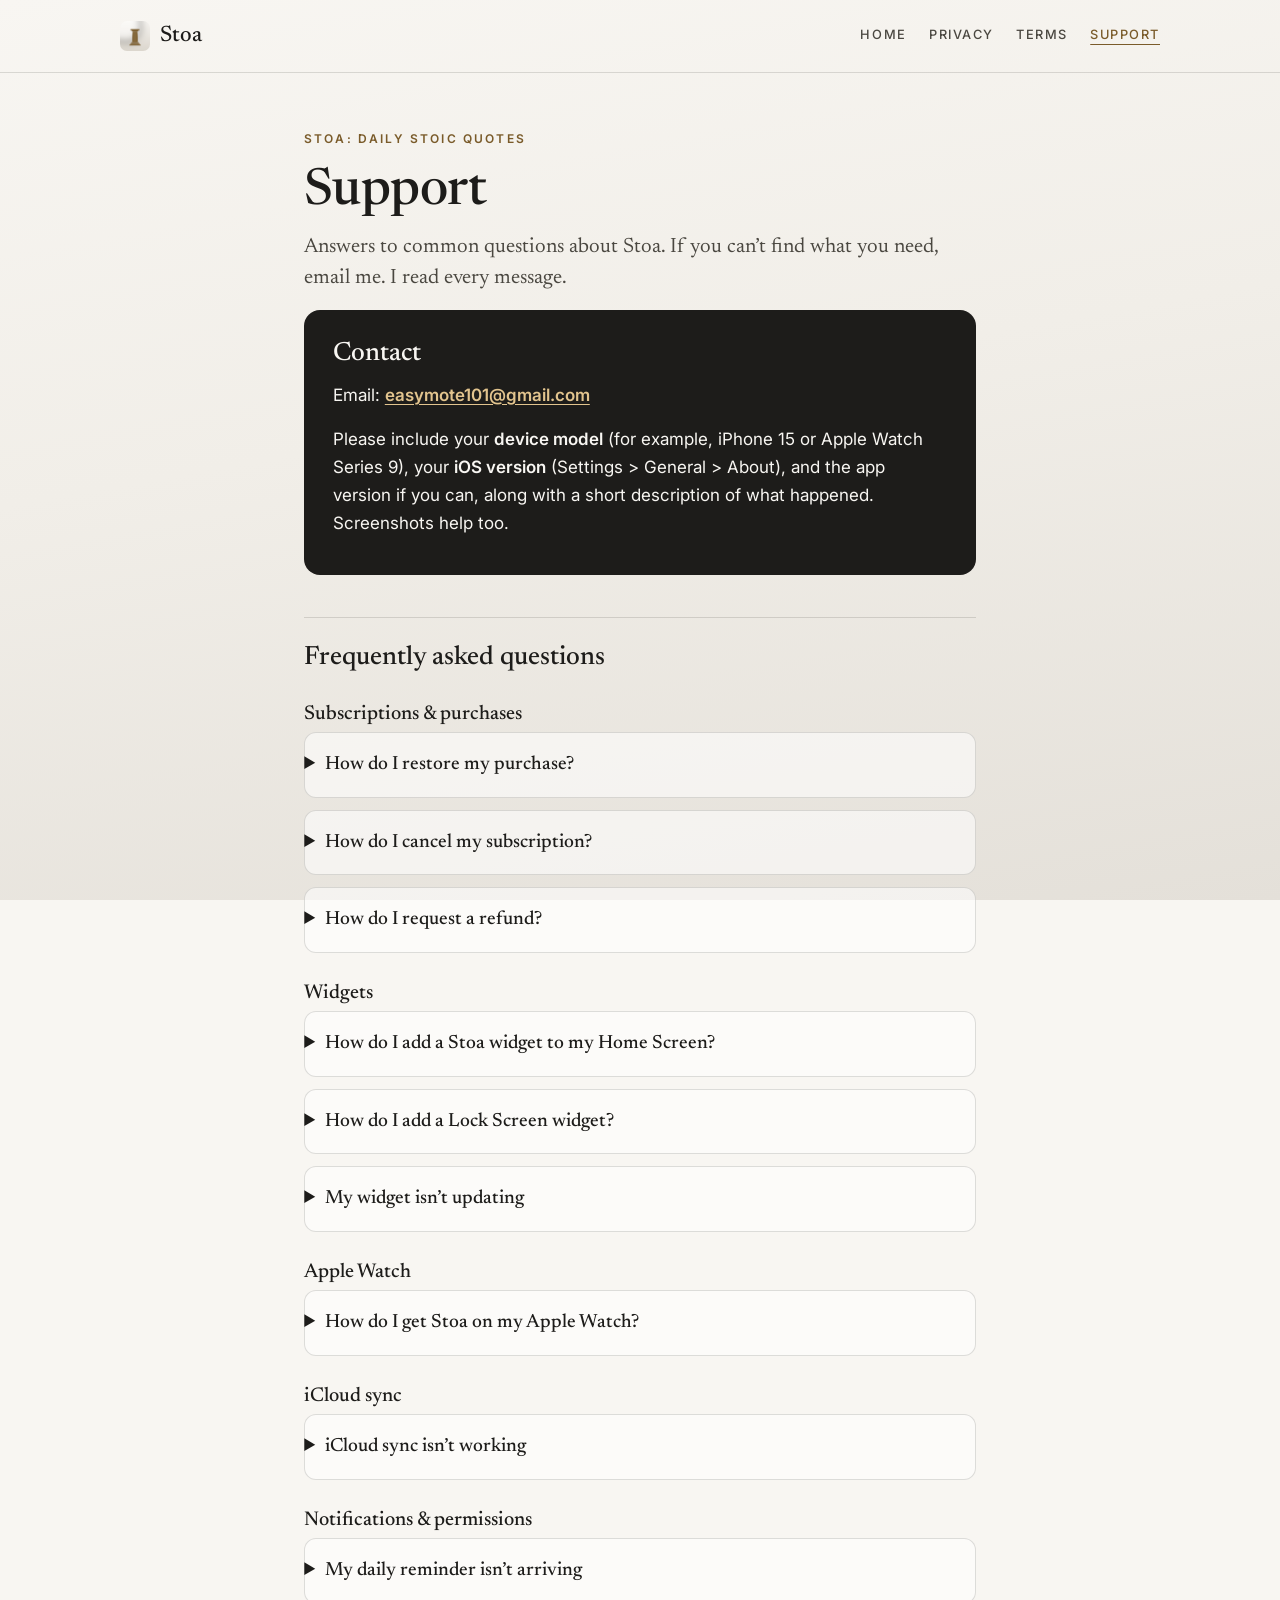
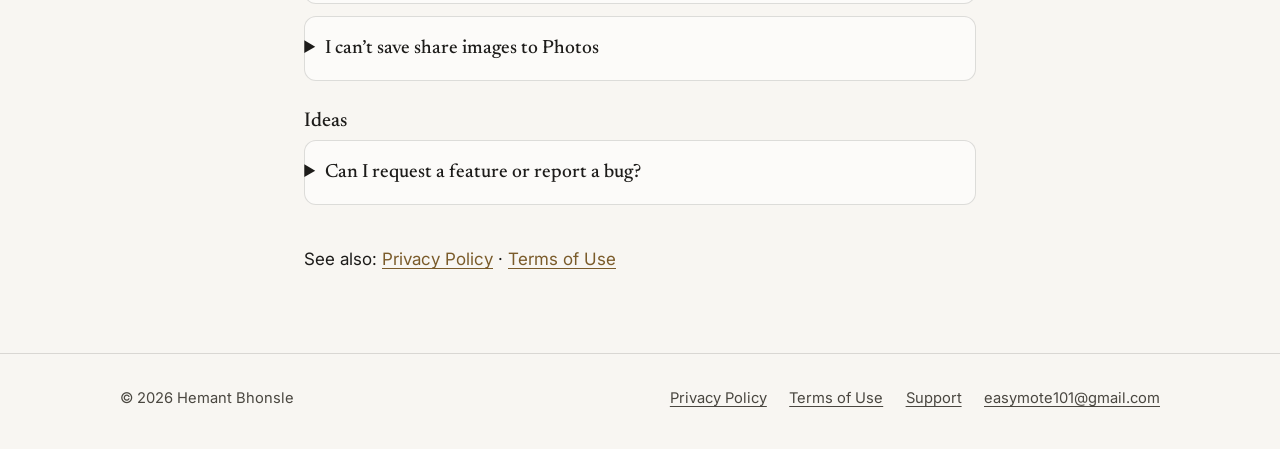
==== stoa/support/index.html @ 62606354 "Stoa website: landing, privacy, terms, support" ====
<!DOCTYPE html>
<html lang="en">
<head>
  <meta charset="utf-8">
  <meta name="viewport" content="width=device-width, initial-scale=1">
  <title>Support · Stoa: Daily Stoic Quotes</title>
  <meta name="description" content="Help and FAQ for Stoa: Daily Stoic Quotes: restoring purchases, cancelling, widgets, Apple Watch, iCloud sync, reminders, and contact.">
  <link rel="canonical" href="https://hbhonsle1.github.io/stoa/support/">
  <meta name="theme-color" content="#F8F6F2">
  <meta property="og:type" content="website">
  <meta property="og:site_name" content="Stoa: Daily Stoic Quotes">
  <meta property="og:title" content="Support · Stoa: Daily Stoic Quotes">
  <meta property="og:description" content="Help and FAQ for Stoa: Daily Stoic Quotes: restoring purchases, cancelling, widgets, Apple Watch, iCloud sync, reminders, and contact.">
  <meta property="og:url" content="https://hbhonsle1.github.io/stoa/support/">
  <meta property="og:image" content="https://hbhonsle1.github.io/stoa/assets/icon-512.png">
  <meta property="og:image:width" content="512">
  <meta property="og:image:height" content="512">
  <meta property="og:image:alt" content="Stoa app icon: a bronze Greek column on ivory marble">
  <meta name="twitter:card" content="summary">
  <link rel="icon" href="../assets/favicon.svg" type="image/svg+xml">
  <link rel="apple-touch-icon" href="../assets/apple-touch-icon.png">
  <link rel="preload" href="../assets/fonts/newsreader.woff2" as="font" type="font/woff2" crossorigin>
  <link rel="stylesheet" href="../assets/style.css">
</head>
<body>
  <a class="skip-link" href="#main">Skip to content</a>
  <header class="site-header">
    <div class="wrap">
      <a class="brand" href="../"><img src="../assets/img/app-icon.png" alt="" width="30" height="30">Stoa</a>
      <nav class="site-nav" aria-label="Main">
        <ul>
          <li><a href="../">Home</a></li>
          <li><a href="../privacy/">Privacy</a></li>
          <li><a href="../terms/">Terms</a></li>
          <li><a href="../support/" aria-current="page">Support</a></li>
        </ul>
      </nav>
    </div>
  </header>
  <main id="main">
    <article class="doc faq">
      <div class="wrap narrow">
        <p class="eyebrow">Stoa: Daily Stoic Quotes</p>
        <h1>Support</h1>
        <p class="lede">Answers to common questions about Stoa. If you can’t find what you need, email me. I read every message.</p>

        <section class="contact-card" aria-labelledby="contact-title">
          <h2 id="contact-title">Contact</h2>
          <p>Email: <a href="mailto:easymote101@gmail.com?subject=Stoa%20Support">easymote101@gmail.com</a></p>
          <p>Please include your <strong>device model</strong> (for example, iPhone 15 or Apple Watch Series 9), your <strong>iOS version</strong> (Settings &gt; General &gt; About), and the app version if you can, along with a short description of what happened. Screenshots help too.</p>
        </section>

        <h2>Frequently asked questions</h2>

        <h3>Subscriptions &amp; purchases</h3>
        <details>
          <summary>How do I restore my purchase?</summary>
          <p>Make sure you are signed in with the same Apple Account you used to subscribe. Open Stoa, go to the Stoa Premium screen and tap <strong>Restore Purchases</strong>. If it doesn’t appear, check your subscription status in iOS Settings &gt; [your name] Apple Account &gt; Subscriptions.</p>
        </details>
        <details>
          <summary>How do I cancel my subscription?</summary>
          <p>Subscriptions are managed by Apple. On your iPhone, go to <strong>Settings &gt; [your name] Apple Account &gt; Subscriptions</strong>, choose Stoa and tap <strong>Cancel Subscription</strong>. Cancel at least 24 hours before the end of the current period (or before your free trial ends) to avoid being charged for the next one. You keep Premium until the end of the period you’ve paid for. Deleting the app does not cancel a subscription.</p>
        </details>
        <details>
          <summary>How do I request a refund?</summary>
          <p>All payments are processed by Apple, so refunds are handled by Apple. Go to <a href="https://reportaproblem.apple.com">reportaproblem.apple.com</a>, sign in with your Apple Account, choose “Request a refund” and select your Stoa purchase. I can’t issue refunds directly, but I’m glad to help if something isn’t working.</p>
        </details>

        <h3>Widgets</h3>
        <details>
          <summary>How do I add a Stoa widget to my Home Screen?</summary>
          <ol>
            <li>Touch and hold an empty area of your Home Screen until the apps jiggle.</li>
            <li>Tap <strong>Edit</strong> (or the <strong>+</strong> button) in the top corner, then <strong>Add Widget</strong>.</li>
            <li>Search for <strong>Stoa</strong>, pick a size and tap <strong>Add Widget</strong>.</li>
            <li>Tap <strong>Done</strong>. To change what a widget shows, touch and hold it and choose <strong>Edit Widget</strong>.</li>
          </ol>
        </details>
        <details>
          <summary>How do I add a Lock Screen widget?</summary>
          <ol>
            <li>Unlock your iPhone with Face ID or Touch ID, then touch and hold the Lock Screen.</li>
            <li>Tap <strong>Customize</strong>, then choose the Lock Screen.</li>
            <li>Tap the widget area below the time (or the date above it), then choose <strong>Stoa</strong> from the list.</li>
            <li>Tap <strong>Done</strong>.</li>
          </ol>
        </details>
        <details>
          <summary>My widget isn’t updating</summary>
          <p>iOS decides exactly when widgets refresh, so updates may not happen at the same minute every day. If a widget seems stuck:</p>
          <ul>
            <li>Open the Stoa app once. This usually refreshes widgets right away.</li>
            <li>Turn off Low Power Mode, which can delay widget updates.</li>
            <li>Remove the widget and add it again.</li>
            <li>Restart your iPhone, and make sure you have the latest version of Stoa from the App Store.</li>
          </ul>
        </details>

        <h3>Apple Watch</h3>
        <details>
          <summary>How do I get Stoa on my Apple Watch?</summary>
          <p>Open the <strong>Watch</strong> app on your iPhone, go to <strong>My Watch</strong>, scroll to <strong>Available Apps</strong> and tap <strong>Install</strong> next to Stoa. You can also open the App Store on your Apple Watch and search for Stoa. If the watch app doesn’t show your latest content, open Stoa on your iPhone with your watch nearby, then open it on your watch.</p>
        </details>

        <h3>iCloud sync</h3>
        <details>
          <summary>iCloud sync isn’t working</summary>
          <p>Stoa syncs favorites, journal entries and settings through your own private iCloud. If changes aren’t showing up on another device:</p>
          <ul>
            <li>Make sure iCloud sync is turned on in Stoa on <strong>each</strong> device.</li>
            <li>Check that every device is signed in to the <strong>same Apple Account</strong>, with iCloud Drive turned on (Settings &gt; [your name] Apple Account &gt; iCloud).</li>
            <li>Check that you have free iCloud storage and a working internet connection.</li>
            <li>Leave Stoa open for a minute on both devices. Syncing can take a little time, especially after a fresh install.</li>
          </ul>
          <p>The developer can’t see or recover data in your iCloud. Everything stays in your private account.</p>
        </details>

        <h3>Notifications &amp; permissions</h3>
        <details>
          <summary>My daily reminder isn’t arriving</summary>
          <ul>
            <li>Make sure the daily reminder is turned on in Stoa’s settings and set to the time you want.</li>
            <li>Check that notifications are allowed: iOS <strong>Settings &gt; Notifications &gt; Stoa</strong> and turn on <strong>Allow Notifications</strong>. If you declined the permission earlier, this is where to turn it back on.</li>
            <li>Check whether a Focus (such as Do Not Disturb or Sleep) is silencing notifications at that time, and whether Scheduled Summary is holding them.</li>
          </ul>
          <p>Reminders are scheduled locally on your iPhone. They don’t depend on a server.</p>
        </details>
        <details>
          <summary>I can’t save share images to Photos</summary>
          <p>Stoa needs “Add Photos Only” permission to save a share image to your library. It can’t see your existing photos. If you declined the permission earlier, go to iOS <strong>Settings &gt; Privacy &amp; Security &gt; Photos &gt; Stoa</strong> and choose <strong>Add Photos Only</strong>, then try saving again.</p>
        </details>

        <h3>Ideas</h3>
        <details>
          <summary>Can I request a feature or report a bug?</summary>
          <p>Yes, please! Email <a href="mailto:easymote101@gmail.com?subject=Stoa%20Support">easymote101@gmail.com</a> with your idea or the problem you’re seeing. Stoa is made by one independent developer, and feedback directly shapes what comes next.</p>
        </details>

        <p style="margin-top:2.5rem">See also: <a href="../privacy/">Privacy Policy</a> · <a href="../terms/">Terms of Use</a></p>
      </div>
    </article>
  </main>
  <footer class="site-footer">
    <div class="wrap">
      <p>&copy; 2026 Hemant Bhonsle</p>
      <nav aria-label="Footer">
        <ul>
          <li><a href="../privacy/">Privacy Policy</a></li>
          <li><a href="../terms/">Terms of Use</a></li>
          <li><a href="../support/">Support</a></li>
          <li><a href="mailto:easymote101@gmail.com">easymote101@gmail.com</a></li>
        </ul>
      </nav>
    </div>
  </footer>
</body>
</html>
---- stoa/assets/style.css ----
/* Stoa — site styles. Fonts are self-hosted (SIL Open Font License, see assets/fonts). */
@font-face {
  font-family: "Newsreader";
  src: url("fonts/newsreader.woff2") format("woff2");
  font-weight: 200 800;
  font-style: normal;
  font-display: swap;
}
@font-face {
  font-family: "Newsreader";
  src: url("fonts/newsreader-italic.woff2") format("woff2");
  font-weight: 200 800;
  font-style: italic;
  font-display: swap;
}
@font-face {
  font-family: "Inter";
  src: url("fonts/inter.woff2") format("woff2");
  font-weight: 100 900;
  font-style: normal;
  font-display: swap;
}

:root {
  --ivory: #F8F6F2;
  --stone: #E4E0D9;
  --ink: #1D1C1A;
  --ink-soft: #4A4740;
  --bronze: #7A5B2A;
  --bronze-dark: #5E4520;
  --rule: rgba(29, 28, 26, 0.14);
  --card: rgba(255, 255, 255, 0.55);
  --serif: "Newsreader", "Iowan Old Style", "Palatino Linotype", Georgia, serif;
  --sans: "Inter", -apple-system, BlinkMacSystemFont, "Segoe UI", Roboto, Helvetica, Arial, sans-serif;
  --measure: 42rem;
  --wide: 68rem;
}

*, *::before, *::after { box-sizing: border-box; }

html { -webkit-text-size-adjust: 100%; text-size-adjust: 100%; }

body {
  margin: 0;
  min-height: 100vh;
  display: flex;
  flex-direction: column;
  color: var(--ink);
  background-color: var(--ivory);
  background-image: linear-gradient(170deg, var(--ivory) 0%, #F1EEE8 45%, var(--stone) 100%);
  background-attachment: fixed;
  font-family: var(--sans);
  font-size: 1.0625rem;
  line-height: 1.65;
  -webkit-font-smoothing: antialiased;
}

img { max-width: 100%; height: auto; display: block; }

a { color: var(--bronze); text-decoration-thickness: 1px; text-underline-offset: 0.18em; }
a:hover { color: var(--bronze-dark); }
a:focus-visible, .button:focus-visible {
  outline: 2px solid var(--bronze);
  outline-offset: 3px;
  border-radius: 4px;
}

.skip-link {
  position: absolute;
  left: -9999px;
  top: 0.5rem;
  background: var(--ink);
  color: var(--ivory);
  padding: 0.5rem 0.9rem;
  border-radius: 6px;
  z-index: 10;
}
.skip-link:focus { left: 0.75rem; color: var(--ivory); }

.wrap { width: 100%; max-width: var(--wide); margin: 0 auto; padding: 0 1.5rem; }
.wrap.narrow { max-width: calc(var(--measure) + 3rem); }

/* Header */
.site-header { border-bottom: 1px solid var(--rule); }
.site-header .wrap {
  display: flex;
  align-items: center;
  justify-content: space-between;
  gap: 1rem;
  padding-top: 1.1rem;
  padding-bottom: 1.1rem;
  flex-wrap: wrap;
}
.brand {
  display: inline-flex;
  align-items: center;
  gap: 0.6rem;
  color: var(--ink);
  text-decoration: none;
  font-family: var(--serif);
  font-size: 1.4rem;
  font-weight: 500;
  letter-spacing: 0.01em;
}
.brand img { width: 30px; height: 30px; border-radius: 7px; }
.brand:hover { color: var(--ink); }
.site-nav ul { list-style: none; margin: 0; padding: 0; display: flex; gap: 1.4rem; flex-wrap: wrap; }
.site-nav a {
  color: var(--ink-soft);
  text-decoration: none;
  font-size: 0.8rem;
  font-weight: 500;
  letter-spacing: 0.12em;
  text-transform: uppercase;
}
.site-nav a:hover, .site-nav a[aria-current="page"] { color: var(--bronze); }
.site-nav a[aria-current="page"] { text-decoration: underline; text-underline-offset: 0.4em; }

main { flex: 1; }

/* Typography */
h1, h2, h3 { font-family: var(--serif); font-weight: 500; line-height: 1.15; color: var(--ink); }
h1 { font-size: clamp(2.3rem, 5vw, 3.2rem); margin: 0 0 0.6rem; letter-spacing: -0.01em; }
h2 { font-size: 1.65rem; margin: 2.6rem 0 0.7rem; }
h3 { font-size: 1.25rem; margin: 1.8rem 0 0.4rem; }
p, ul, ol { margin: 0 0 1rem; }
li { margin-bottom: 0.35rem; }
strong { font-weight: 600; }

.eyebrow {
  font-family: var(--sans);
  font-size: 0.75rem;
  font-weight: 600;
  letter-spacing: 0.18em;
  text-transform: uppercase;
  color: var(--bronze);
  margin: 0 0 0.9rem;
}

/* Document pages */
.doc { padding: 3.5rem 0 4rem; }
.doc .meta { color: var(--ink-soft); font-size: 0.95rem; margin-bottom: 2rem; }
.doc .lede { font-family: var(--serif); font-size: 1.3rem; line-height: 1.5; color: var(--ink-soft); }
.doc h2 { padding-top: 1.6rem; border-top: 1px solid var(--rule); }
.doc table { width: 100%; border-collapse: collapse; margin: 0 0 1.2rem; font-size: 0.97rem; }
.doc th, .doc td { text-align: left; vertical-align: top; padding: 0.6rem 0.7rem; border-bottom: 1px solid var(--rule); }
.doc th { font-weight: 600; background: rgba(122, 91, 42, 0.07); }
.toc {
  background: var(--card);
  border: 1px solid var(--rule);
  border-radius: 12px;
  padding: 1.1rem 1.4rem;
  margin: 0 0 2rem;
}
.toc p { margin: 0 0 0.4rem; font-weight: 600; font-size: 0.9rem; }
.toc ol { margin: 0; padding-left: 1.2rem; columns: 2 14rem; column-gap: 2rem; font-size: 0.95rem; }
.callout {
  background: var(--card);
  border-left: 3px solid var(--bronze);
  border-radius: 0 10px 10px 0;
  padding: 1rem 1.25rem;
  margin: 1.4rem 0;
}
.callout p:last-child { margin-bottom: 0; }

/* FAQ */
.faq details {
  background: var(--card);
  border: 1px solid var(--rule);
  border-radius: 12px;
  margin: 0 0 0.75rem;
  padding: 0 1.25rem;
}
.faq summary {
  cursor: pointer;
  font-family: var(--serif);
  font-size: 1.2rem;
  font-weight: 500;
  padding: 1rem 0;
  list-style-position: outside;
}
.faq details[open] summary { border-bottom: 1px solid var(--rule); margin-bottom: 0.9rem; }
.faq details > *:last-child { margin-bottom: 1.1rem; }
.contact-card {
  background: var(--ink);
  color: var(--ivory);
  border-radius: 16px;
  padding: 1.8rem 1.8rem 1.4rem;
  margin: 1rem 0 2rem;
}
.contact-card h2 { color: var(--ivory); margin-top: 0; border: 0; padding-top: 0; }
.contact-card a { color: #E2C48E; font-weight: 600; }
.contact-card a:hover { color: #F0D9AE; }

/* Buttons */
.button {
  display: inline-flex;
  align-items: center;
  gap: 0.55rem;
  background: var(--ink);
  color: var(--ivory);
  text-decoration: none;
  font-weight: 600;
  font-size: 1rem;
  padding: 0.85rem 1.5rem;
  border-radius: 999px;
  transition: background-color 0.15s ease;
}
.button:hover { background: #33312D; color: var(--ivory); }
.button svg { width: 18px; height: 18px; fill: currentColor; }

/* Landing */
.hero { padding: 4.5rem 0 3rem; text-align: center; }
.hero .app-icon { width: 96px; height: 96px; border-radius: 22px; margin: 0 auto 1.6rem; box-shadow: 0 10px 30px rgba(29, 28, 26, 0.16); }
.hero h1 { font-size: clamp(2.8rem, 7vw, 4.4rem); margin-bottom: 0.4rem; }
.hero .tagline { font-family: var(--serif); font-style: italic; font-size: clamp(1.35rem, 3vw, 1.75rem); color: var(--bronze); margin: 0 0 1.1rem; }
.hero .summary { max-width: 34rem; margin: 0 auto 2rem; color: var(--ink-soft); font-size: 1.12rem; }

.shots { padding: 1rem 0 3.5rem; }
.shots ul {
  list-style: none;
  margin: 0;
  padding: 0;
  display: grid;
  grid-template-columns: repeat(3, minmax(0, 1fr));
  gap: 1.5rem;
}
.shots li { margin: 0; }
.shots figure { margin: 0; }
.shots img { width: 100%; border-radius: 20px; box-shadow: 0 18px 40px rgba(29, 28, 26, 0.16); }
.shots figcaption { text-align: center; color: var(--ink-soft); font-size: 0.92rem; margin-top: 0.8rem; }

.features { padding: 2rem 0 4rem; }
.features h2 { text-align: center; margin-top: 0; }
.features ul {
  list-style: none;
  margin: 2rem 0 0;
  padding: 0;
  display: grid;
  grid-template-columns: repeat(auto-fit, minmax(15rem, 1fr));
  gap: 1.1rem;
}
.features li {
  margin: 0;
  background: var(--card);
  border: 1px solid var(--rule);
  border-radius: 14px;
  padding: 1.25rem 1.35rem;
}
.features h3 { margin: 0 0 0.35rem; font-size: 1.2rem; }
.features p { margin: 0; color: var(--ink-soft); font-size: 0.98rem; }
.pricing-note { text-align: center; color: var(--ink-soft); font-size: 0.95rem; max-width: 40rem; margin: 2.2rem auto 0; }

.quote {
  text-align: center;
  padding: 1rem 0 4.5rem;
}
.quote blockquote { margin: 0 auto; max-width: 38rem; }
.quote blockquote p { font-family: var(--serif); font-size: clamp(1.4rem, 3vw, 1.9rem); line-height: 1.35; margin: 0 0 0.8rem; }
.quote cite { font-style: normal; font-size: 0.78rem; letter-spacing: 0.16em; text-transform: uppercase; color: var(--bronze); font-weight: 600; }

/* Footer */
.site-footer { border-top: 1px solid var(--rule); padding: 2rem 0 2.4rem; font-size: 0.92rem; color: var(--ink-soft); }
.site-footer .wrap { display: flex; justify-content: space-between; align-items: center; gap: 1rem; flex-wrap: wrap; }
.site-footer ul { list-style: none; margin: 0; padding: 0; display: flex; gap: 1.4rem; flex-wrap: wrap; }
.site-footer li { margin: 0; }
.site-footer a { color: var(--ink-soft); }
.site-footer a:hover { color: var(--bronze); }
.site-footer p { margin: 0; }

@media (max-width: 720px) {
  body { font-size: 1rem; }
  .hero { padding: 3rem 0 2rem; }
  .shots ul { grid-template-columns: minmax(0, 1fr); max-width: 22rem; margin: 0 auto; gap: 2.2rem; }
  .doc { padding: 2.5rem 0 3rem; }
  .site-header .wrap { justify-content: center; }
  .site-footer .wrap { flex-direction: column; text-align: center; }
  .site-footer ul { justify-content: center; }
}

@media (prefers-reduced-motion: reduce) {
  * { transition: none !important; }
}
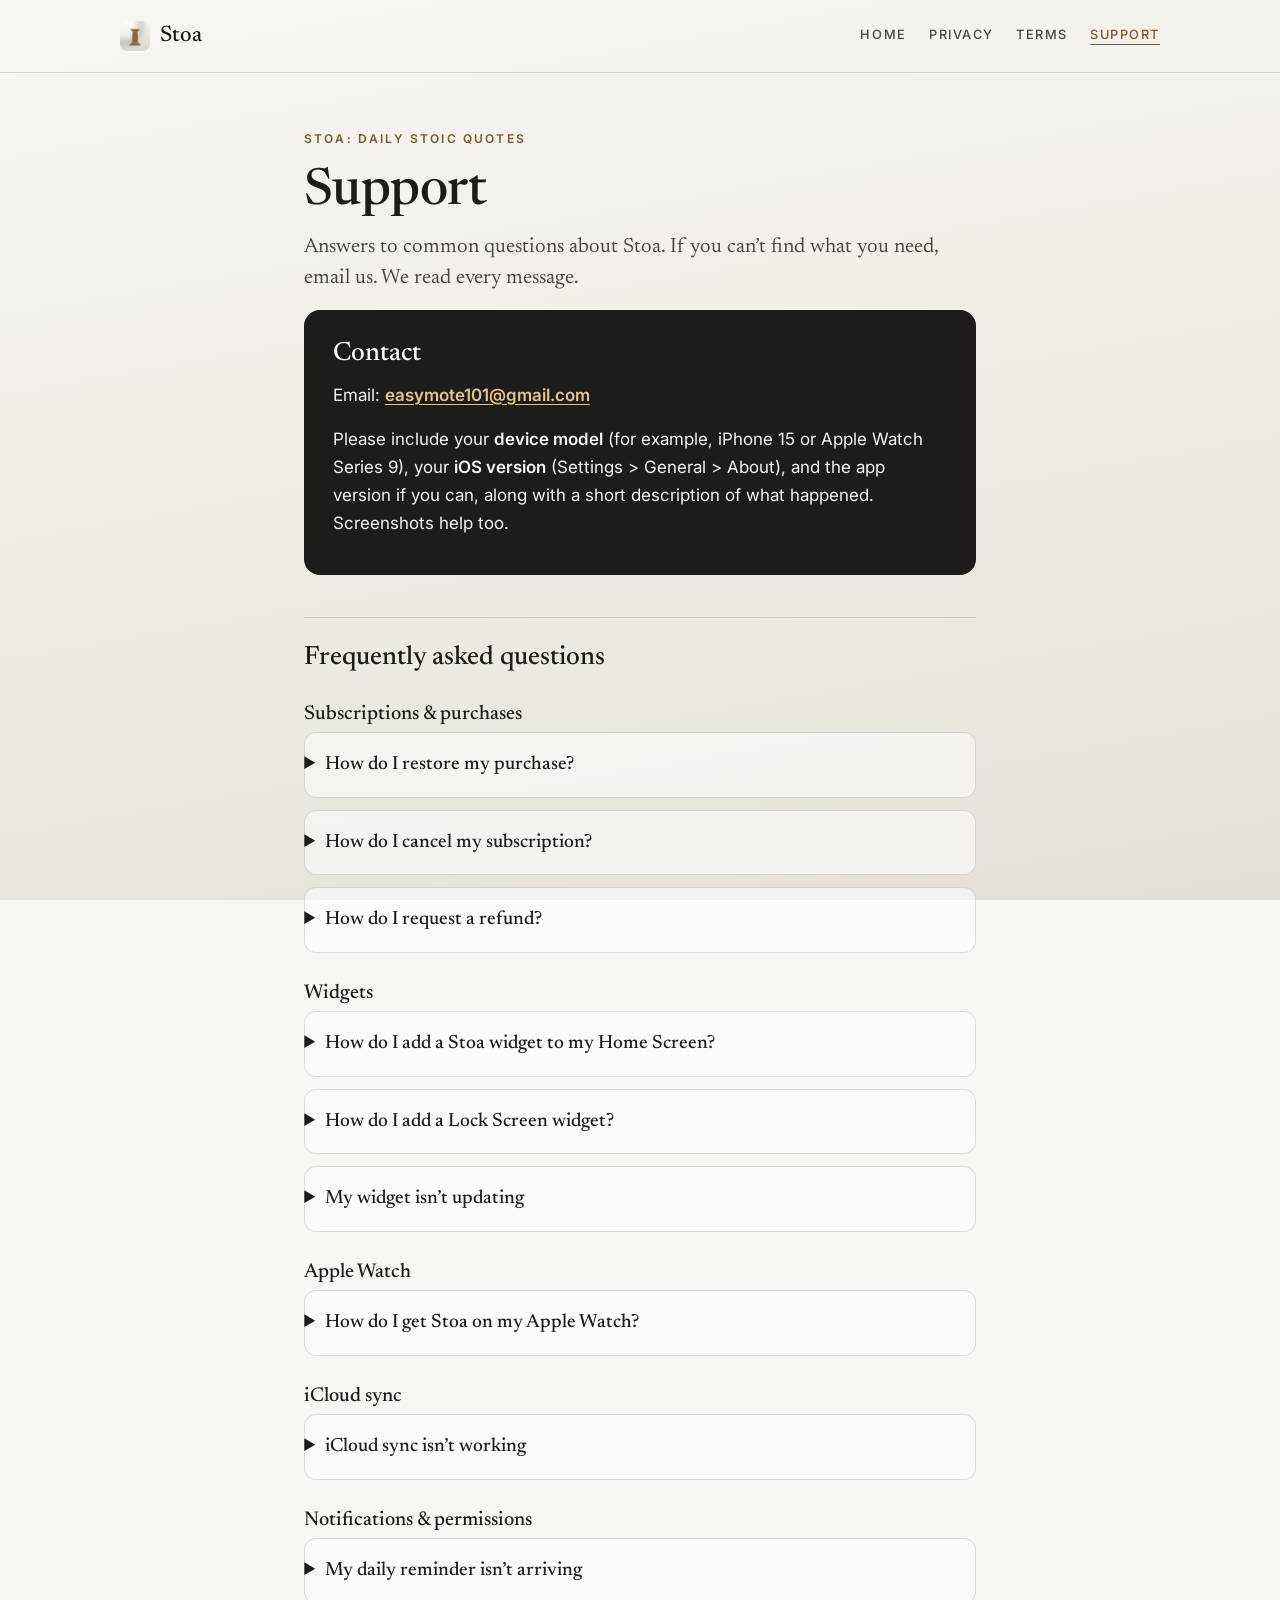
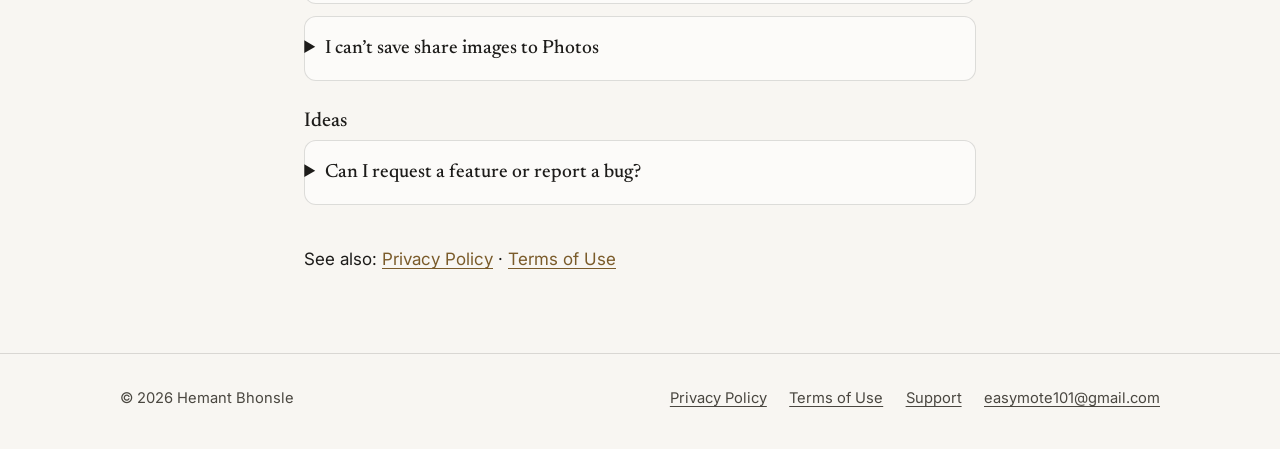
==== commit 0ac7f72b: "Support: email us" ====
--- a/stoa/support/index.html
+++ b/stoa/support/index.html
@@ -42,7 +42,7 @@
       <div class="wrap narrow">
         <p class="eyebrow">Stoa: Daily Stoic Quotes</p>
         <h1>Support</h1>
-        <p class="lede">Answers to common questions about Stoa. If you can’t find what you need, email me. I read every message.</p>
+        <p class="lede">Answers to common questions about Stoa. If you can’t find what you need, email us. We read every message.</p>
 
         <section class="contact-card" aria-labelledby="contact-title">
           <h2 id="contact-title">Contact</h2>
@@ -105,9 +105,9 @@
         <h3>iCloud sync</h3>
         <details>
           <summary>iCloud sync isn’t working</summary>
-          <p>Stoa syncs favorites, journal entries and settings through your own private iCloud. If changes aren’t showing up on another device:</p>
+          <p>Stoa automatically syncs favorites and journal entries through your own private iCloud whenever your device is signed in to iCloud. If changes aren’t showing up on another device:</p>
           <ul>
-            <li>Make sure iCloud sync is turned on in Stoa on <strong>each</strong> device.</li>
+            <li>Open Stoa’s settings on <strong>each</strong> device and check that the iCloud status shows sync is on. If it doesn’t, make sure iCloud is allowed for Stoa in iOS Settings &gt; [your name] Apple Account &gt; iCloud &gt; Saved to iCloud (called “Apps Using iCloud” on some iOS versions).</li>
             <li>Check that every device is signed in to the <strong>same Apple Account</strong>, with iCloud Drive turned on (Settings &gt; [your name] Apple Account &gt; iCloud).</li>
             <li>Check that you have free iCloud storage and a working internet connection.</li>
             <li>Leave Stoa open for a minute on both devices. Syncing can take a little time, especially after a fresh install.</li>
--- a/stoa/assets/style.css
+++ b/stoa/assets/style.css
@@ -237,7 +237,7 @@
   margin: 2rem 0 0;
   padding: 0;
   display: grid;
-  grid-template-columns: repeat(auto-fit, minmax(15rem, 1fr));
+  grid-template-columns: repeat(3, minmax(0, 1fr));
   gap: 1.1rem;
 }
 .features li {
@@ -249,7 +249,7 @@
 }
 .features h3 { margin: 0 0 0.35rem; font-size: 1.2rem; }
 .features p { margin: 0; color: var(--ink-soft); font-size: 0.98rem; }
-.pricing-note { text-align: center; color: var(--ink-soft); font-size: 0.95rem; max-width: 40rem; margin: 2.2rem auto 0; }
+.features .pricing-note { text-align: center; color: var(--ink-soft); font-size: 0.95rem; max-width: 40rem; margin: 2.5rem auto 0; }
 
 .quote {
   text-align: center;
@@ -268,7 +268,12 @@
 .site-footer a:hover { color: var(--bronze); }
 .site-footer p { margin: 0; }
 
+@media (max-width: 900px) {
+  .features ul { grid-template-columns: repeat(2, minmax(0, 1fr)); }
+}
+
 @media (max-width: 720px) {
+  .features ul { grid-template-columns: minmax(0, 1fr); }
   body { font-size: 1rem; }
   .hero { padding: 3rem 0 2rem; }
   .shots ul { grid-template-columns: minmax(0, 1fr); max-width: 22rem; margin: 0 auto; gap: 2.2rem; }
